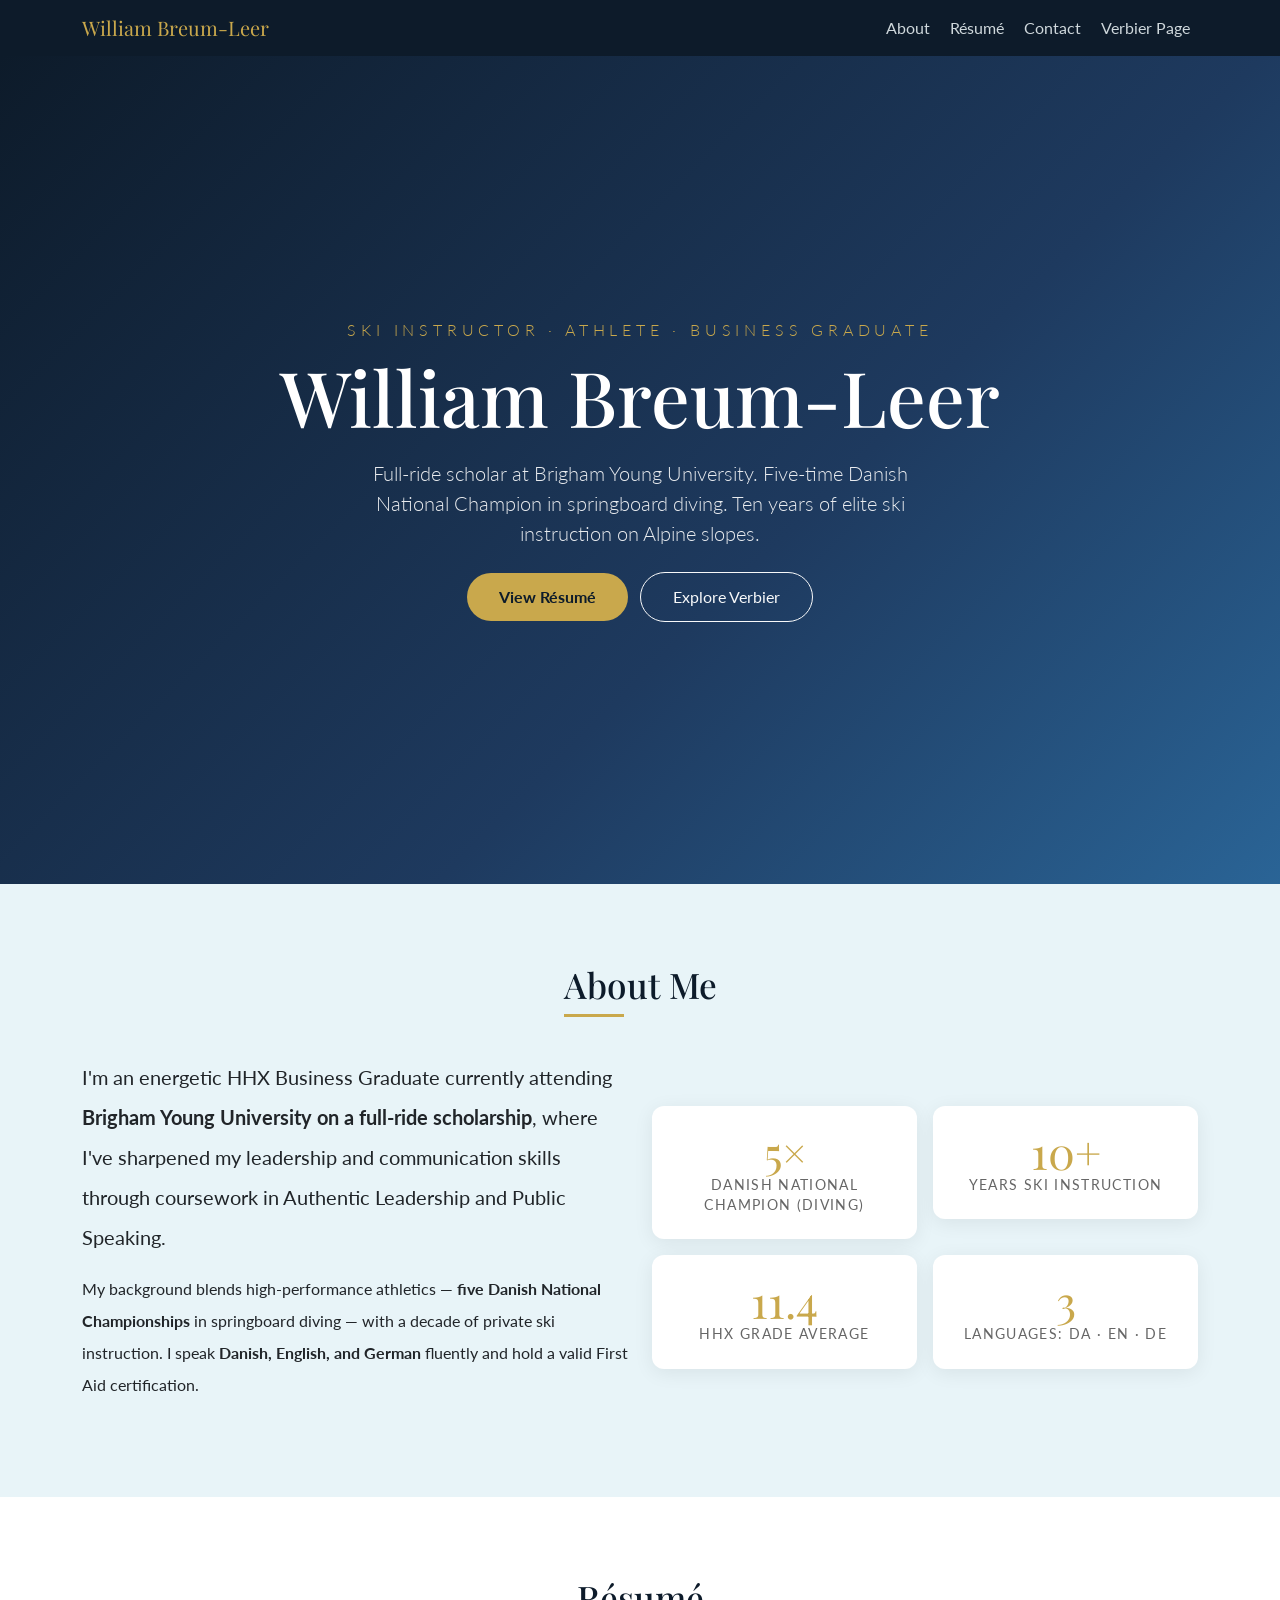
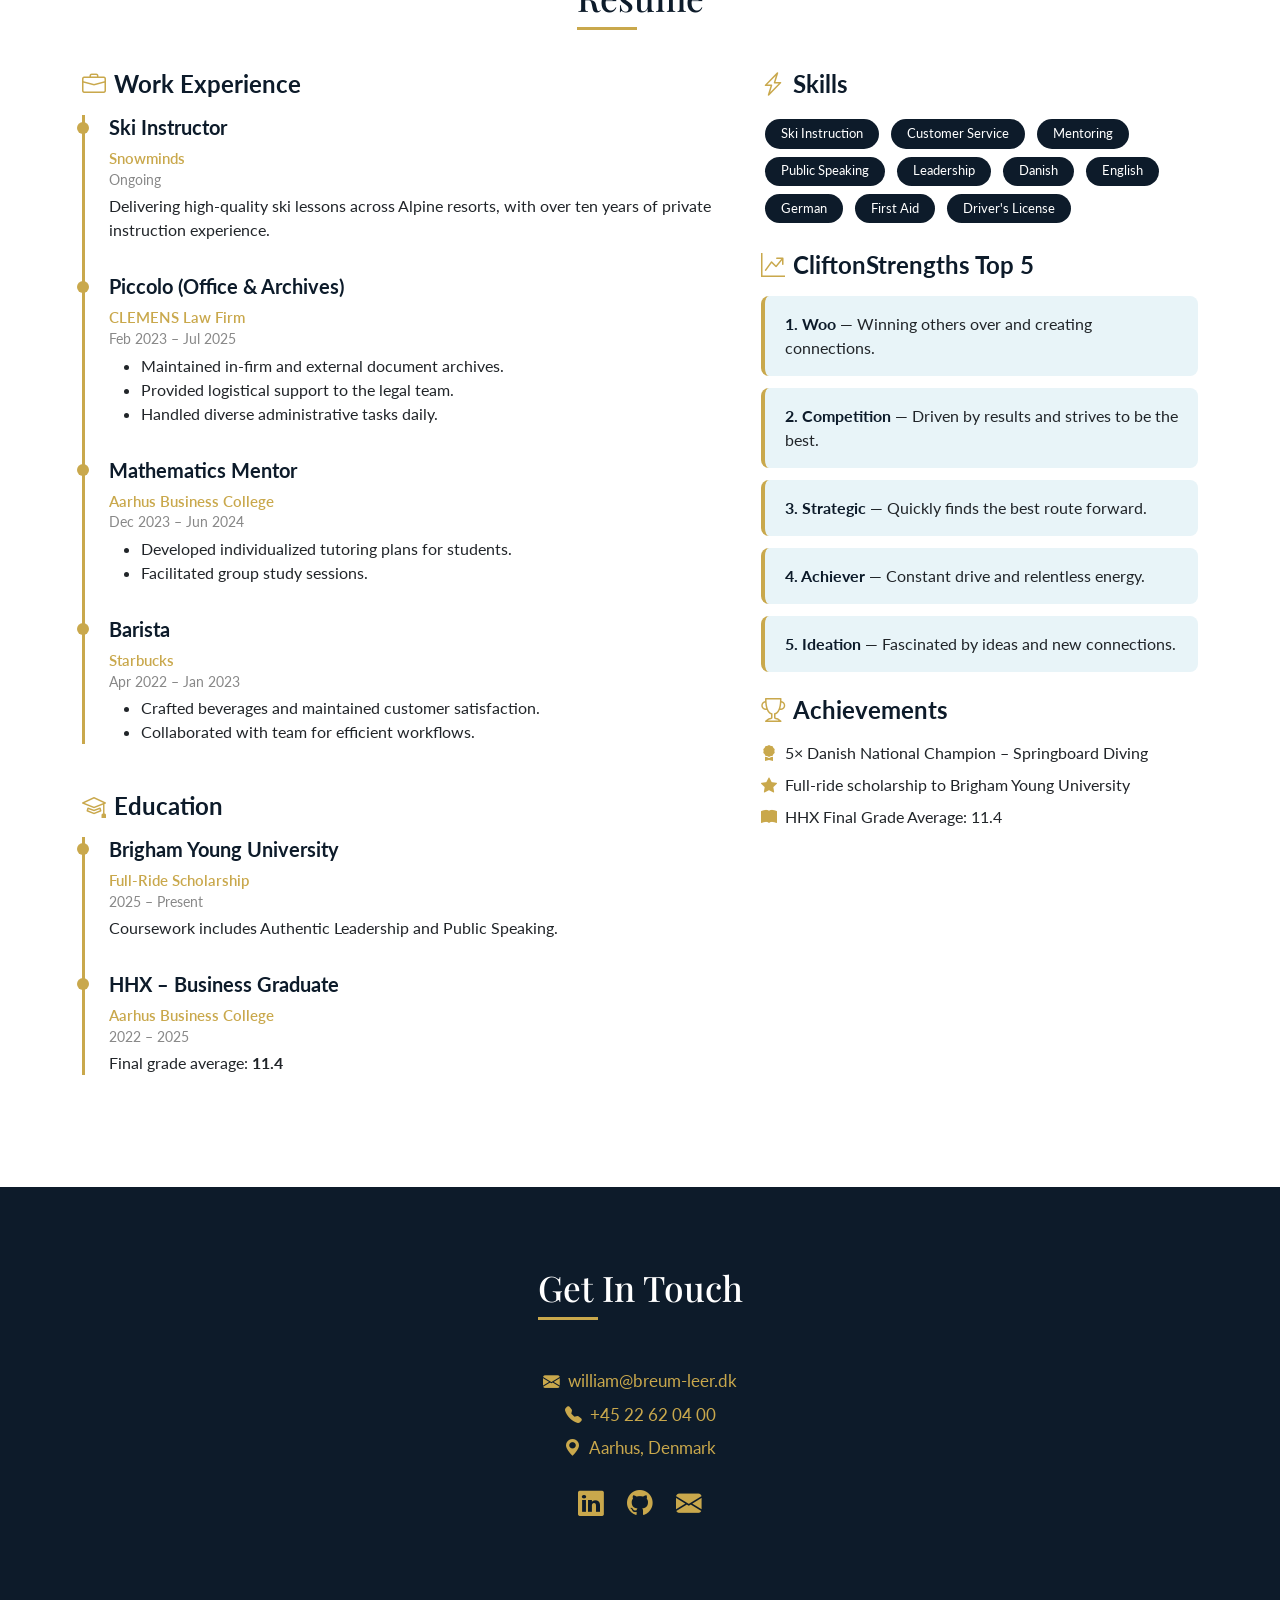
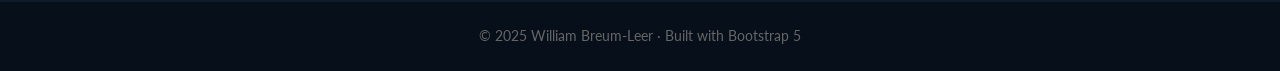
==== index.html @ 2c177aa9 "Refactor index.html for improved layout and styling Updated portfolio details and styles for consist" ====
<!DOCTYPE html>
<html lang="en">
<head>
  <meta charset="UTF-8" />
  <meta name="viewport" content="width=device-width, initial-scale=1.0"/>
  <title>William Breum-Leer</title>
  <link href="https://cdn.jsdelivr.net/npm/bootstrap@5.3.3/dist/css/bootstrap.min.css" rel="stylesheet"/>
  <link href="https://cdn.jsdelivr.net/npm/bootstrap-icons@1.11.3/font/bootstrap-icons.css" rel="stylesheet"/>
  <link href="https://fonts.googleapis.com/css2?family=Playfair+Display:wght@700&family=Lato:wght@300;400;700&display=swap" rel="stylesheet"/>
  <style>
    body { font-family: 'Lato', sans-serif; }

    .navbar { background: #0d1b2a; }
    .navbar-brand { font-family: 'Playfair Display', serif; color: #c9a84c !important; }
    .nav-link { color: #cfd8dc !important; }
    .nav-link:hover { color: #c9a84c !important; }

    #hero {
      background: linear-gradient(135deg, #0d1b2a 0%, #1e3a5f 60%, #2a6496 100%);
      min-height: 92vh;
      display: flex; align-items: center; justify-content: center;
      text-align: center; color: #fff;
      position: relative; overflow: hidden;
    }
    #hero::before {
      content:'';
      position:absolute; inset:0;
      background: url("https://images.unsplash.com/photo-1551524559-8af4e6624178?w=1600&q=80") center/cover no-repeat;
      opacity:.18;
    }
    #hero .content { position:relative; z-index:1; }
    #hero h1 { font-family:'Playfair Display',serif; font-size:clamp(2.6rem,6vw,5rem); }
    .btn-gold { background:#c9a84c; color:#0d1b2a; font-weight:700; border:none; padding:.75rem 2rem; border-radius:50px; }
    .btn-gold:hover { background:#e2be72; color:#0d1b2a; }
    .btn-outline-light { border-radius:50px; padding:.75rem 2rem; }

    section { padding: 5rem 0; }
    .section-title { font-family:'Playfair Display',serif; color:#0d1b2a; font-size:2.2rem; display:inline-block; margin-bottom:2.5rem; }
    .section-title::after { content:''; display:block; width:60px; height:3px; background:#c9a84c; margin-top:.5rem; }

    #about { background: #e8f4f8; }
    .stat-box { background:#fff; border-radius:12px; padding:1.5rem; text-align:center; box-shadow:0 4px 20px rgba(0,0,0,.07); }
    .stat-box .num { font-family:'Playfair Display',serif; font-size:2.8rem; color:#c9a84c; line-height:1; }
    .stat-box .lbl { font-size:.85rem; color:#666; text-transform:uppercase; letter-spacing:.1em; }

    #resume { background:#fff; }
    .timeline { border-left: 3px solid #c9a84c; padding-left:1.5rem; }
    .timeline-item { margin-bottom:2rem; position:relative; }
    .timeline-item::before { content:''; position:absolute; left:-2rem; top:.4rem; width:12px; height:12px; border-radius:50%; background:#c9a84c; }
    .timeline-item h5 { font-weight:700; color:#0d1b2a; }
    .timeline-item .org { color:#c9a84c; font-weight:600; font-size:.95rem; }
    .timeline-item .period { color:#888; font-size:.85rem; }

    .skill-pill { display:inline-block; background:#0d1b2a; color:#fff; border-radius:50px; padding:.3rem 1rem; font-size:.82rem; margin:.25rem; }
    .strength-card { border-left:4px solid #c9a84c; background:#e8f4f8; border-radius:8px; padding:1rem 1.25rem; margin-bottom:.75rem; }
    .strength-card span { font-weight:700; color:#0d1b2a; }

    #contact { background:#0d1b2a; color:#fff; }
    #contact .section-title { color:#fff; }
    #contact .section-title::after { background:#c9a84c; }
    .contact-link { color:#c9a84c; text-decoration:none; font-size:1.05rem; display:block; margin:.5rem 0; }
    .social-icon { font-size:1.6rem; color:#c9a84c; margin:0 .6rem; }
    .social-icon:hover { color:#e2be72; }

    footer { background:#060f1a; color:#666; text-align:center; padding:1.5rem; font-size:.85rem; }
  </style>
</head>
<body>

<nav class="navbar navbar-expand-lg sticky-top">
  <div class="container">
    <a class="navbar-brand" href="#">William Breum-Leer</a>
    <button class="navbar-toggler" type="button" data-bs-toggle="collapse" data-bs-target="#navMenu">
      <span class="navbar-toggler-icon"></span>
    </button>
    <div class="collapse navbar-collapse" id="navMenu">
      <ul class="navbar-nav ms-auto gap-1">
        <li class="nav-item"><a class="nav-link" href="#about">About</a></li>
        <li class="nav-item"><a class="nav-link" href="#resume">Résumé</a></li>
        <li class="nav-item"><a class="nav-link" href="#contact">Contact</a></li>
        <li class="nav-item"><a class="nav-link" href="scratch.html">Verbier Page</a></li>
      </ul>
    </div>
  </div>
</nav>

<section id="hero">
  <div class="content px-3">
    <p class="text-uppercase fw-light mb-2" style="letter-spacing:.3em; color:#c9a84c;">Ski Instructor · Athlete · Business Graduate</p>
    <h1 class="mb-3">William Breum-Leer</h1>
    <p class="lead mb-4 mx-auto" style="max-width:580px; font-weight:300; opacity:.9;">
      Full-ride scholar at Brigham Young University. Five-time Danish National Champion in springboard diving. Ten years of elite ski instruction on Alpine slopes.
    </p>
    <a href="#resume" class="btn btn-gold me-2">View Résumé</a>
    <a href="scratch.html" class="btn btn-outline-light">Explore Verbier</a>
  </div>
</section>

<section id="about">
  <div class="container">
    <div class="text-center">
      <h2 class="section-title">About Me</h2>
    </div>
    <div class="row align-items-center gy-4">
      <div class="col-lg-6">
        <p class="fs-5 lh-lg">I'm an energetic HHX Business Graduate currently attending <strong>Brigham Young University on a full-ride scholarship</strong>, where I've sharpened my leadership and communication skills through coursework in Authentic Leadership and Public Speaking.</p>
        <p class="lh-lg">My background blends high-performance athletics — <strong>five Danish National Championships</strong> in springboard diving — with a decade of private ski instruction. I speak <strong>Danish, English, and German</strong> fluently and hold a valid First Aid certification.</p>
      </div>
      <div class="col-lg-6">
        <div class="row g-3">
          <div class="col-6"><div class="stat-box"><div class="num">5×</div><div class="lbl">Danish National Champion (Diving)</div></div></div>
          <div class="col-6"><div class="stat-box"><div class="num">10+</div><div class="lbl">Years Ski Instruction</div></div></div>
          <div class="col-6"><div class="stat-box"><div class="num">11.4</div><div class="lbl">HHX Grade Average</div></div></div>
          <div class="col-6"><div class="stat-box"><div class="num">3</div><div class="lbl">Languages: DA · EN · DE</div></div></div>
        </div>
      </div>
    </div>
  </div>
</section>

<section id="resume">
  <div class="container">
    <div class="text-center">
      <h2 class="section-title">Résumé</h2>
    </div>
    <div class="row g-5">
      <div class="col-lg-7">
        <h4 class="fw-bold mb-3" style="color:#0d1b2a"><i class="bi bi-briefcase me-2" style="color:#c9a84c"></i>Work Experience</h4>
        <div class="timeline">
          <div class="timeline-item">
            <h5>Ski Instructor</h5>
            <div class="org">Snowminds</div>
            <div class="period mb-1">Ongoing</div>
            <p>Delivering high-quality ski lessons across Alpine resorts, with over ten years of private instruction experience.</p>
          </div>
          <div class="timeline-item">
            <h5>Piccolo (Office & Archives)</h5>
            <div class="org">CLEMENS Law Firm</div>
            <div class="period mb-1">Feb 2023 – Jul 2025</div>
            <ul>
              <li>Maintained in-firm and external document archives.</li>
              <li>Provided logistical support to the legal team.</li>
              <li>Handled diverse administrative tasks daily.</li>
            </ul>
          </div>
          <div class="timeline-item">
            <h5>Mathematics Mentor</h5>
            <div class="org">Aarhus Business College</div>
            <div class="period mb-1">Dec 2023 – Jun 2024</div>
            <ul>
              <li>Developed individualized tutoring plans for students.</li>
              <li>Facilitated group study sessions.</li>
            </ul>
          </div>
          <div class="timeline-item">
            <h5>Barista</h5>
            <div class="org">Starbucks</div>
            <div class="period mb-1">Apr 2022 – Jan 2023</div>
            <ul>
              <li>Crafted beverages and maintained customer satisfaction.</li>
              <li>Collaborated with team for efficient workflows.</li>
            </ul>
          </div>
        </div>

        <h4 class="fw-bold mt-5 mb-3" style="color:#0d1b2a"><i class="bi bi-mortarboard me-2" style="color:#c9a84c"></i>Education</h4>
        <div class="timeline">
          <div class="timeline-item">
            <h5>Brigham Young University</h5>
            <div class="org">Full-Ride Scholarship</div>
            <div class="period mb-1">2025 – Present</div>
            <p>Coursework includes Authentic Leadership and Public Speaking.</p>
          </div>
          <div class="timeline-item">
            <h5>HHX – Business Graduate</h5>
            <div class="org">Aarhus Business College</div>
            <div class="period mb-1">2022 – 2025</div>
            <p>Final grade average: <strong>11.4</strong></p>
          </div>
        </div>
      </div>

      <div class="col-lg-5">
        <h4 class="fw-bold mb-3" style="color:#0d1b2a"><i class="bi bi-lightning-charge me-2" style="color:#c9a84c"></i>Skills</h4>
        <div class="mb-4">
          <span class="skill-pill">Ski Instruction</span>
          <span class="skill-pill">Customer Service</span>
          <span class="skill-pill">Mentoring</span>
          <span class="skill-pill">Public Speaking</span>
          <span class="skill-pill">Leadership</span>
          <span class="skill-pill">Danish</span>
          <span class="skill-pill">English</span>
          <span class="skill-pill">German</span>
          <span class="skill-pill">First Aid</span>
          <span class="skill-pill">Driver's License</span>
        </div>

        <h4 class="fw-bold mb-3" style="color:#0d1b2a"><i class="bi bi-graph-up-arrow me-2" style="color:#c9a84c"></i>CliftonStrengths Top 5</h4>
        <div>
          <div class="strength-card"><span>1. Woo</span> — Winning others over and creating connections.</div>
          <div class="strength-card"><span>2. Competition</span> — Driven by results and strives to be the best.</div>
          <div class="strength-card"><span>3. Strategic</span> — Quickly finds the best route forward.</div>
          <div class="strength-card"><span>4. Achiever</span> — Constant drive and relentless energy.</div>
          <div class="strength-card"><span>5. Ideation</span> — Fascinated by ideas and new connections.</div>
        </div>

        <h4 class="fw-bold mt-4 mb-3" style="color:#0d1b2a"><i class="bi bi-trophy me-2" style="color:#c9a84c"></i>Achievements</h4>
        <ul class="list-unstyled">
          <li class="mb-2"><i class="bi bi-award-fill me-2" style="color:#c9a84c"></i>5× Danish National Champion – Springboard Diving</li>
          <li class="mb-2"><i class="bi bi-star-fill me-2" style="color:#c9a84c"></i>Full-ride scholarship to Brigham Young University</li>
          <li class="mb-2"><i class="bi bi-book-fill me-2" style="color:#c9a84c"></i>HHX Final Grade Average: 11.4</li>
        </ul>
      </div>
    </div>
  </div>
</section>

<section id="contact">
  <div class="container text-center">
    <h2 class="section-title">Get In Touch</h2>
    <a href="mailto:william@breum-leer.dk" class="contact-link"><i class="bi bi-envelope-fill me-2"></i>william@breum-leer.dk</a>
    <a href="tel:+4522620400" class="contact-link"><i class="bi bi-telephone-fill me-2"></i>+45 22 62 04 00</a>
    <a href="#" class="contact-link"><i class="bi bi-geo-alt-fill me-2"></i>Aarhus, Denmark</a>
    <div class="mt-4">
      <a href="https://linkedin.com" target="_blank" class="social-icon"><i class="bi bi-linkedin"></i></a>
      <a href="https://github.com" target="_blank" class="social-icon"><i class="bi bi-github"></i></a>
      <a href="mailto:william@breum-leer.dk" class="social-icon"><i class="bi bi-envelope-fill"></i></a>
    </div>
  </div>
</section>

<footer>
  <p class="mb-0">© 2025 William Breum-Leer · Built with Bootstrap 5</p>
</footer>

<script src="https://cdn.jsdelivr.net/npm/bootstrap@5.3.3/dist/js/bootstrap.bundle.min.js"></script>
</body>
</html>
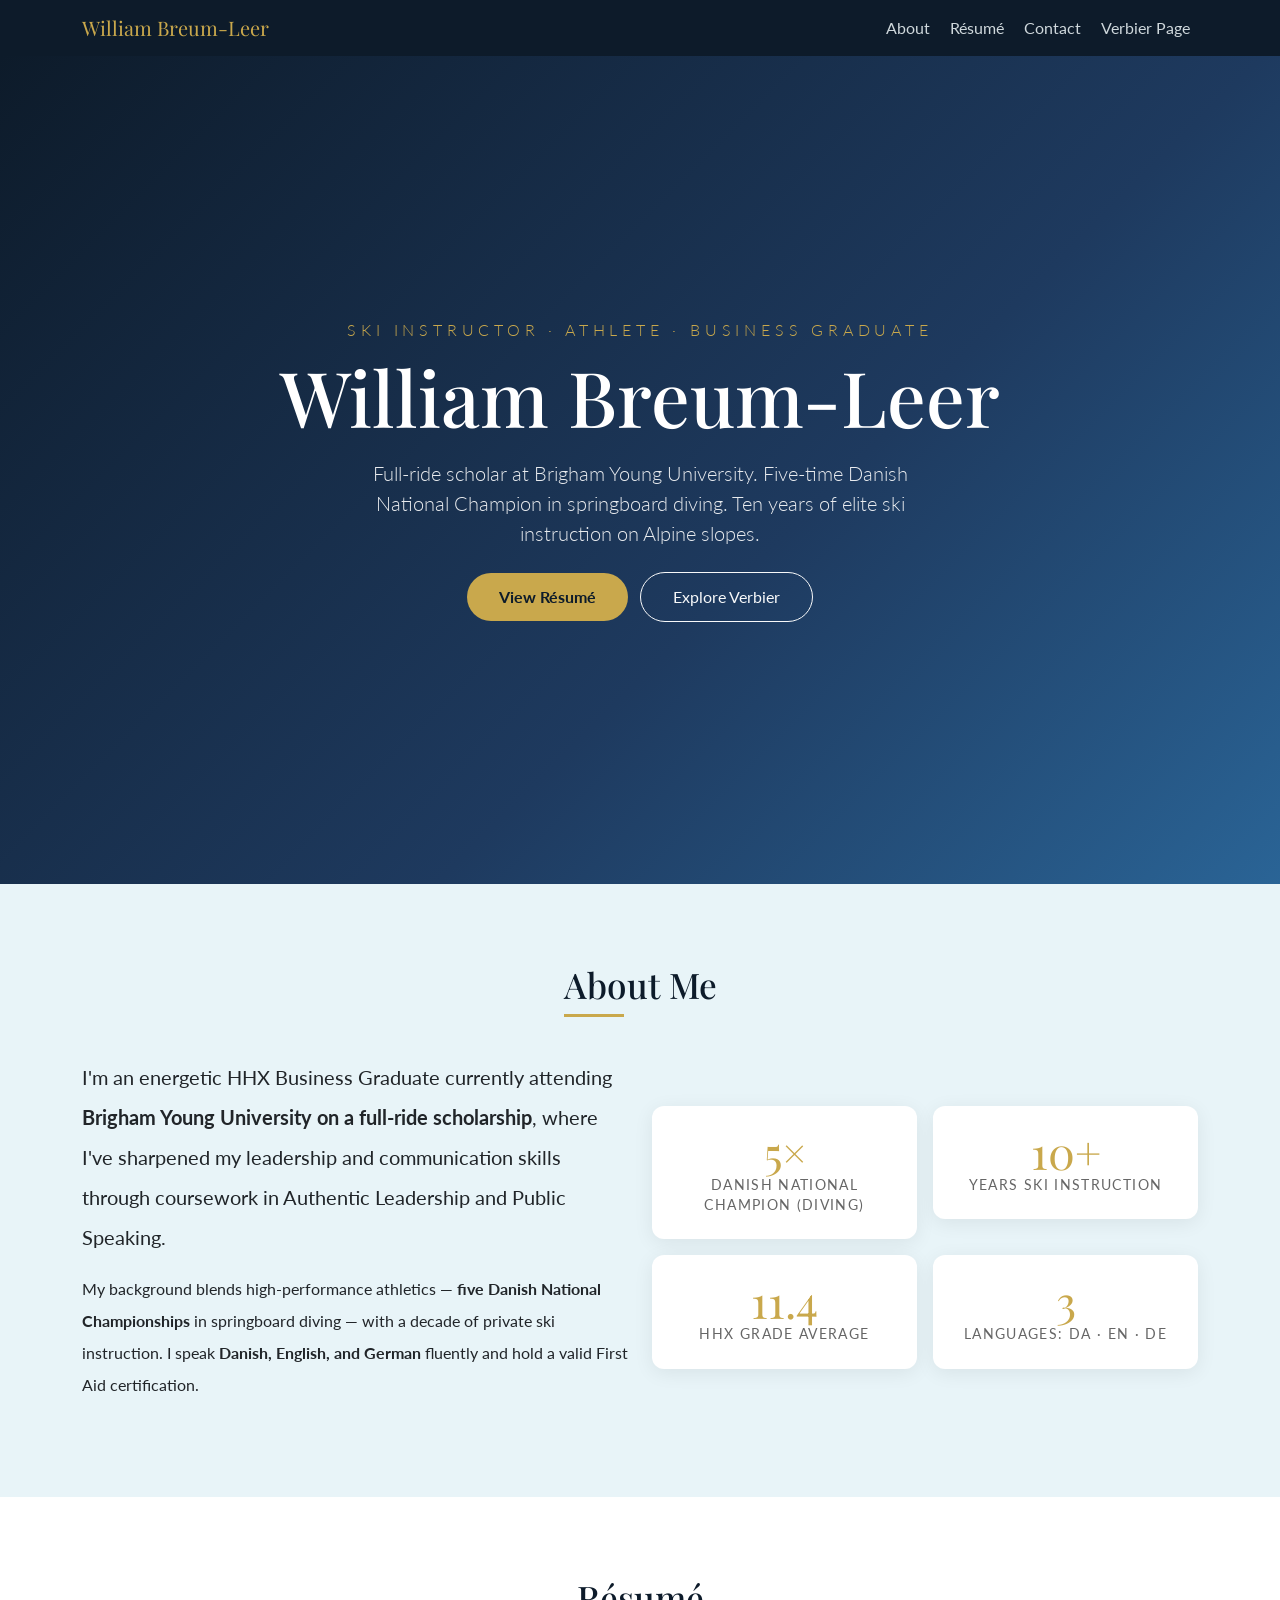
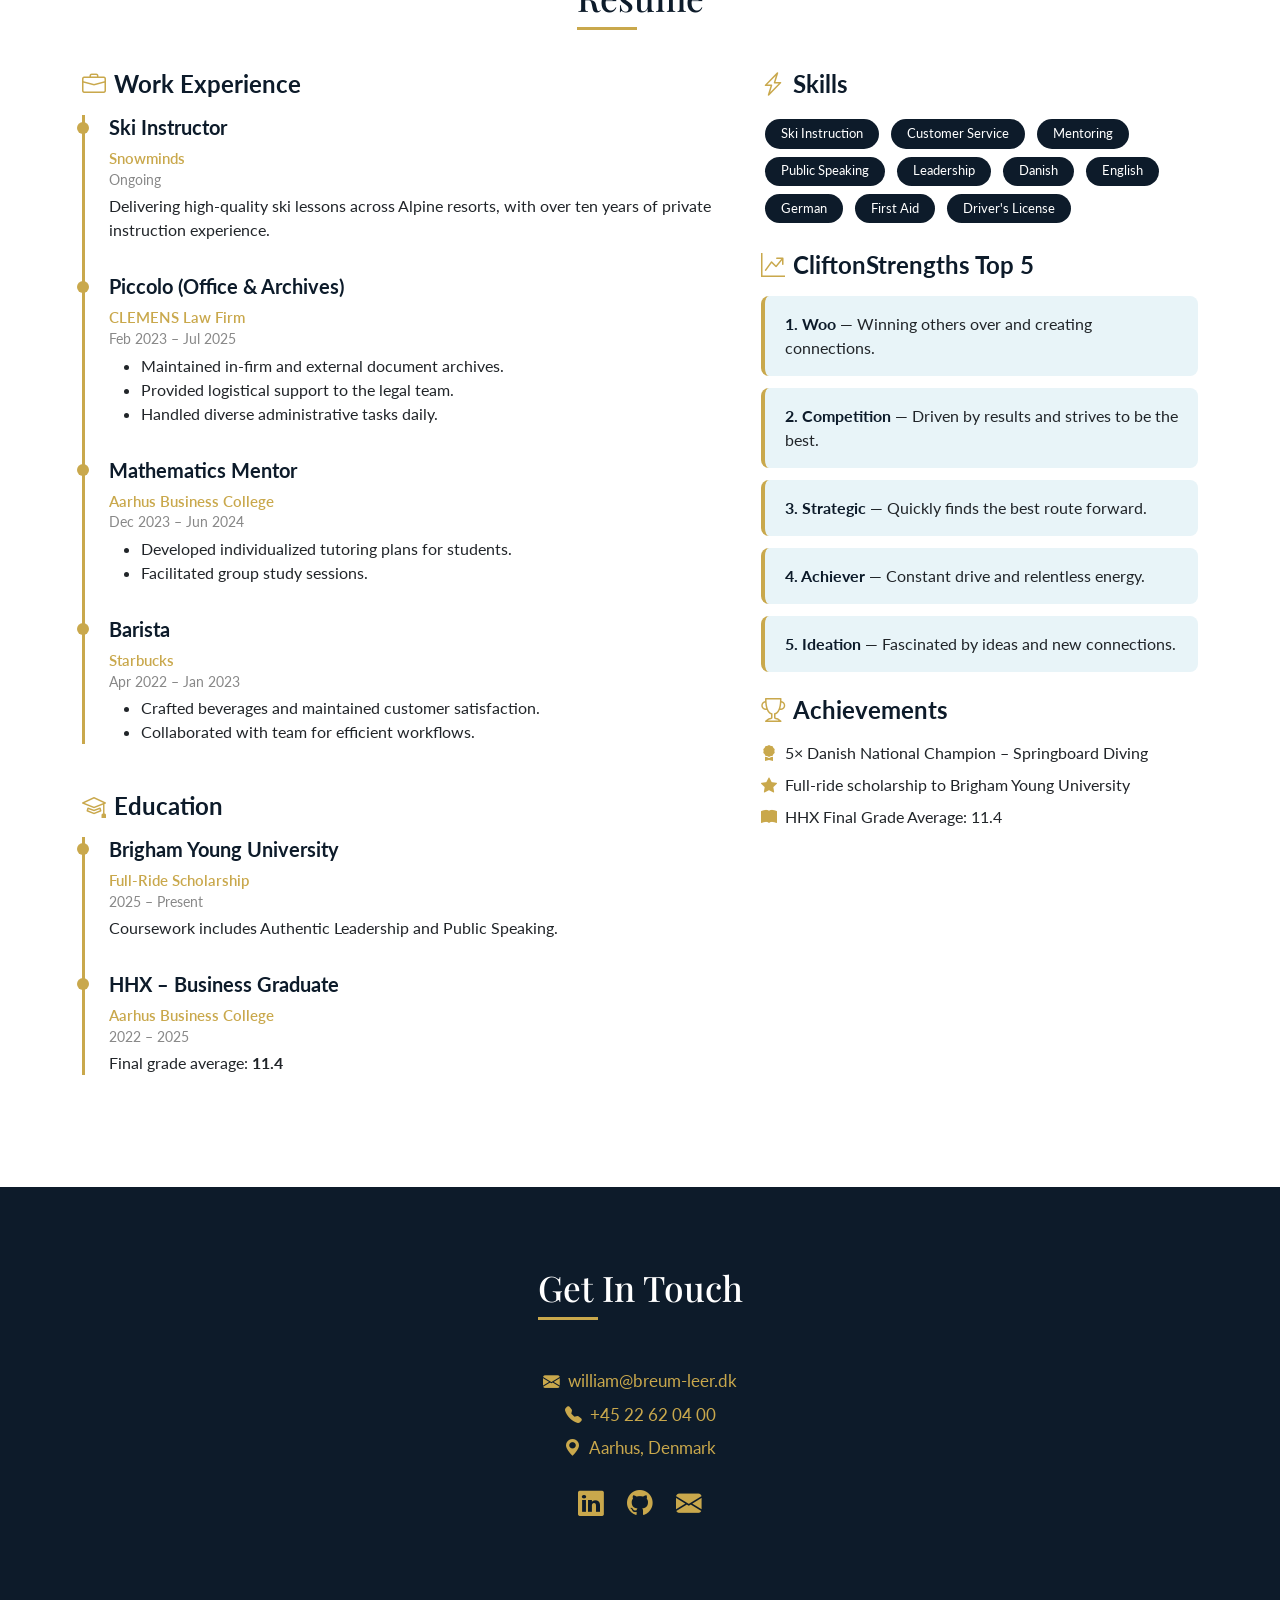
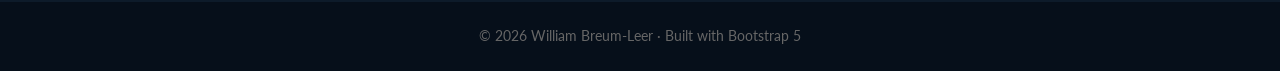
==== commit c1b0dca4: "Update index.html" ====
--- a/index.html
+++ b/index.html
@@ -230,7 +230,7 @@
 </section>
 
 <footer>
-  <p class="mb-0">© 2025 William Breum-Leer · Built with Bootstrap 5</p>
+  <p class="mb-0">© 2026 William Breum-Leer · Built with Bootstrap 5</p>
 </footer>
 
 <script src="https://cdn.jsdelivr.net/npm/bootstrap@5.3.3/dist/js/bootstrap.bundle.min.js"></script>
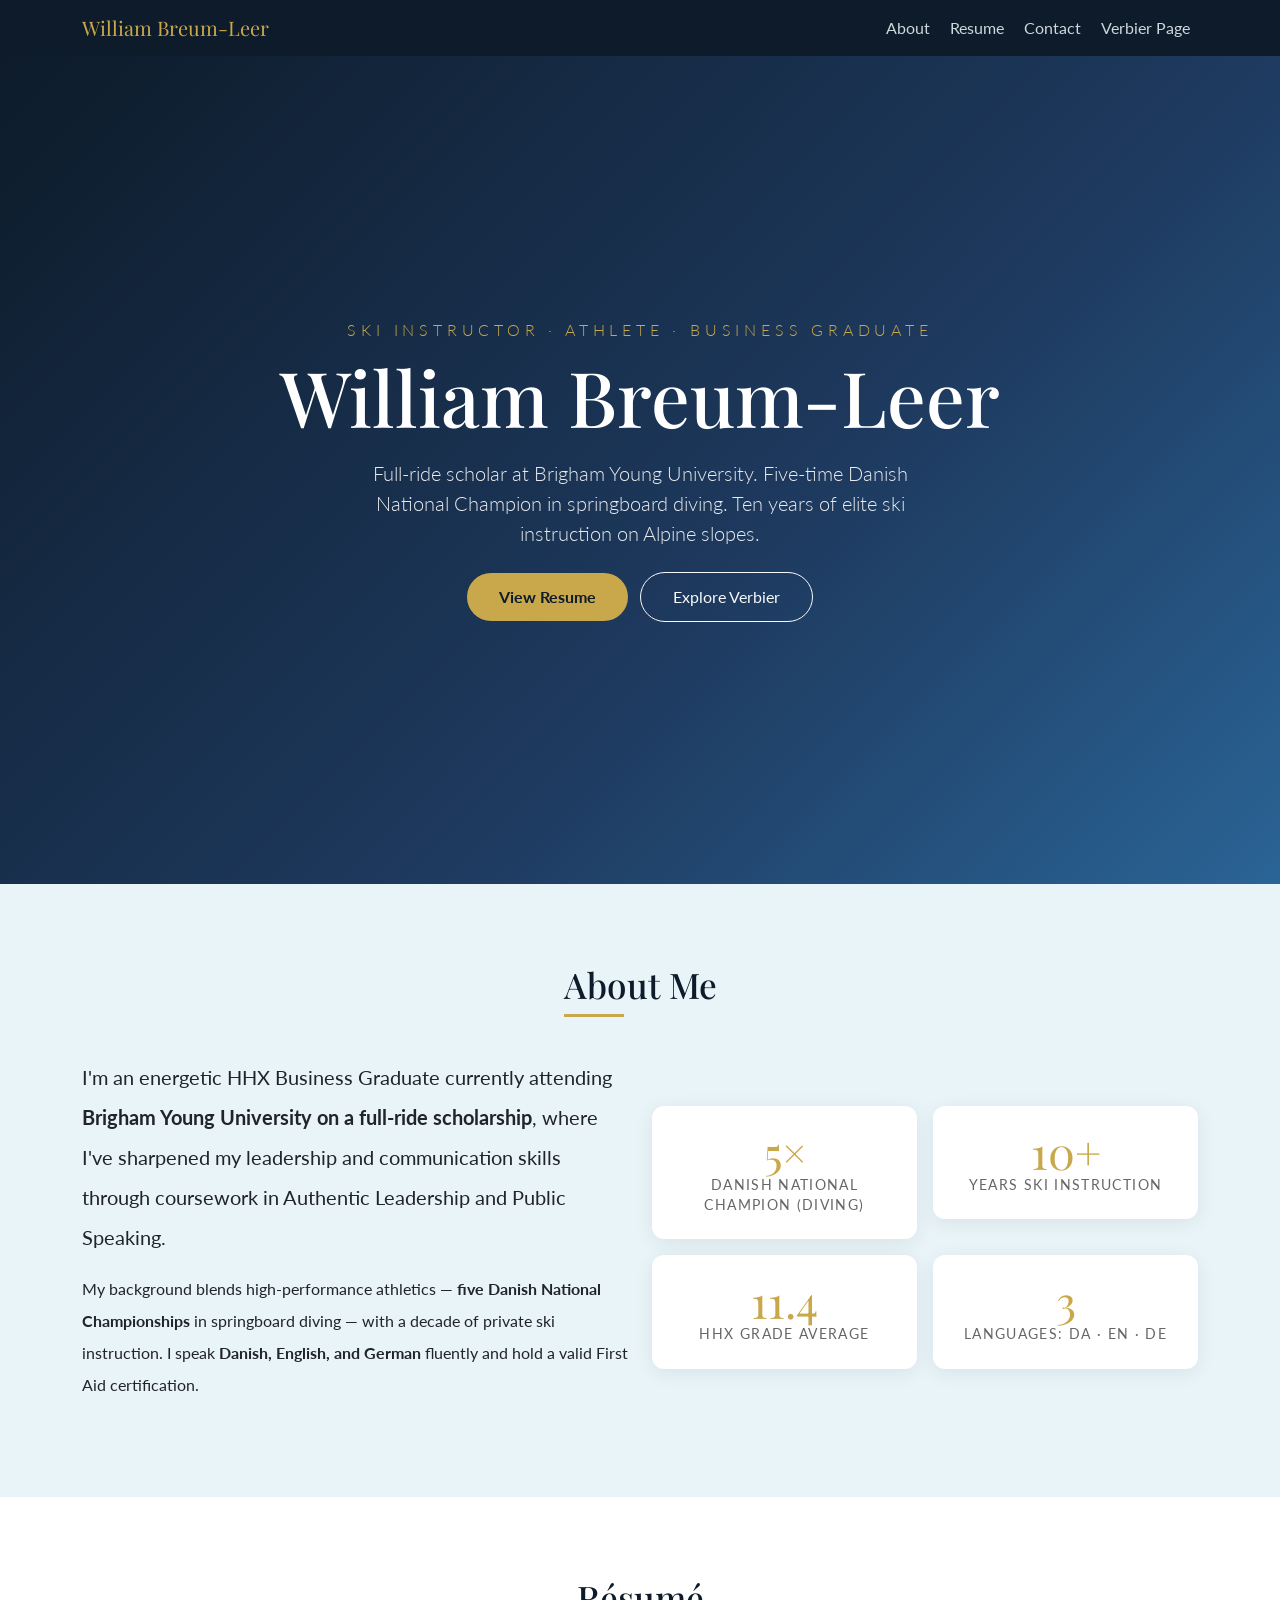
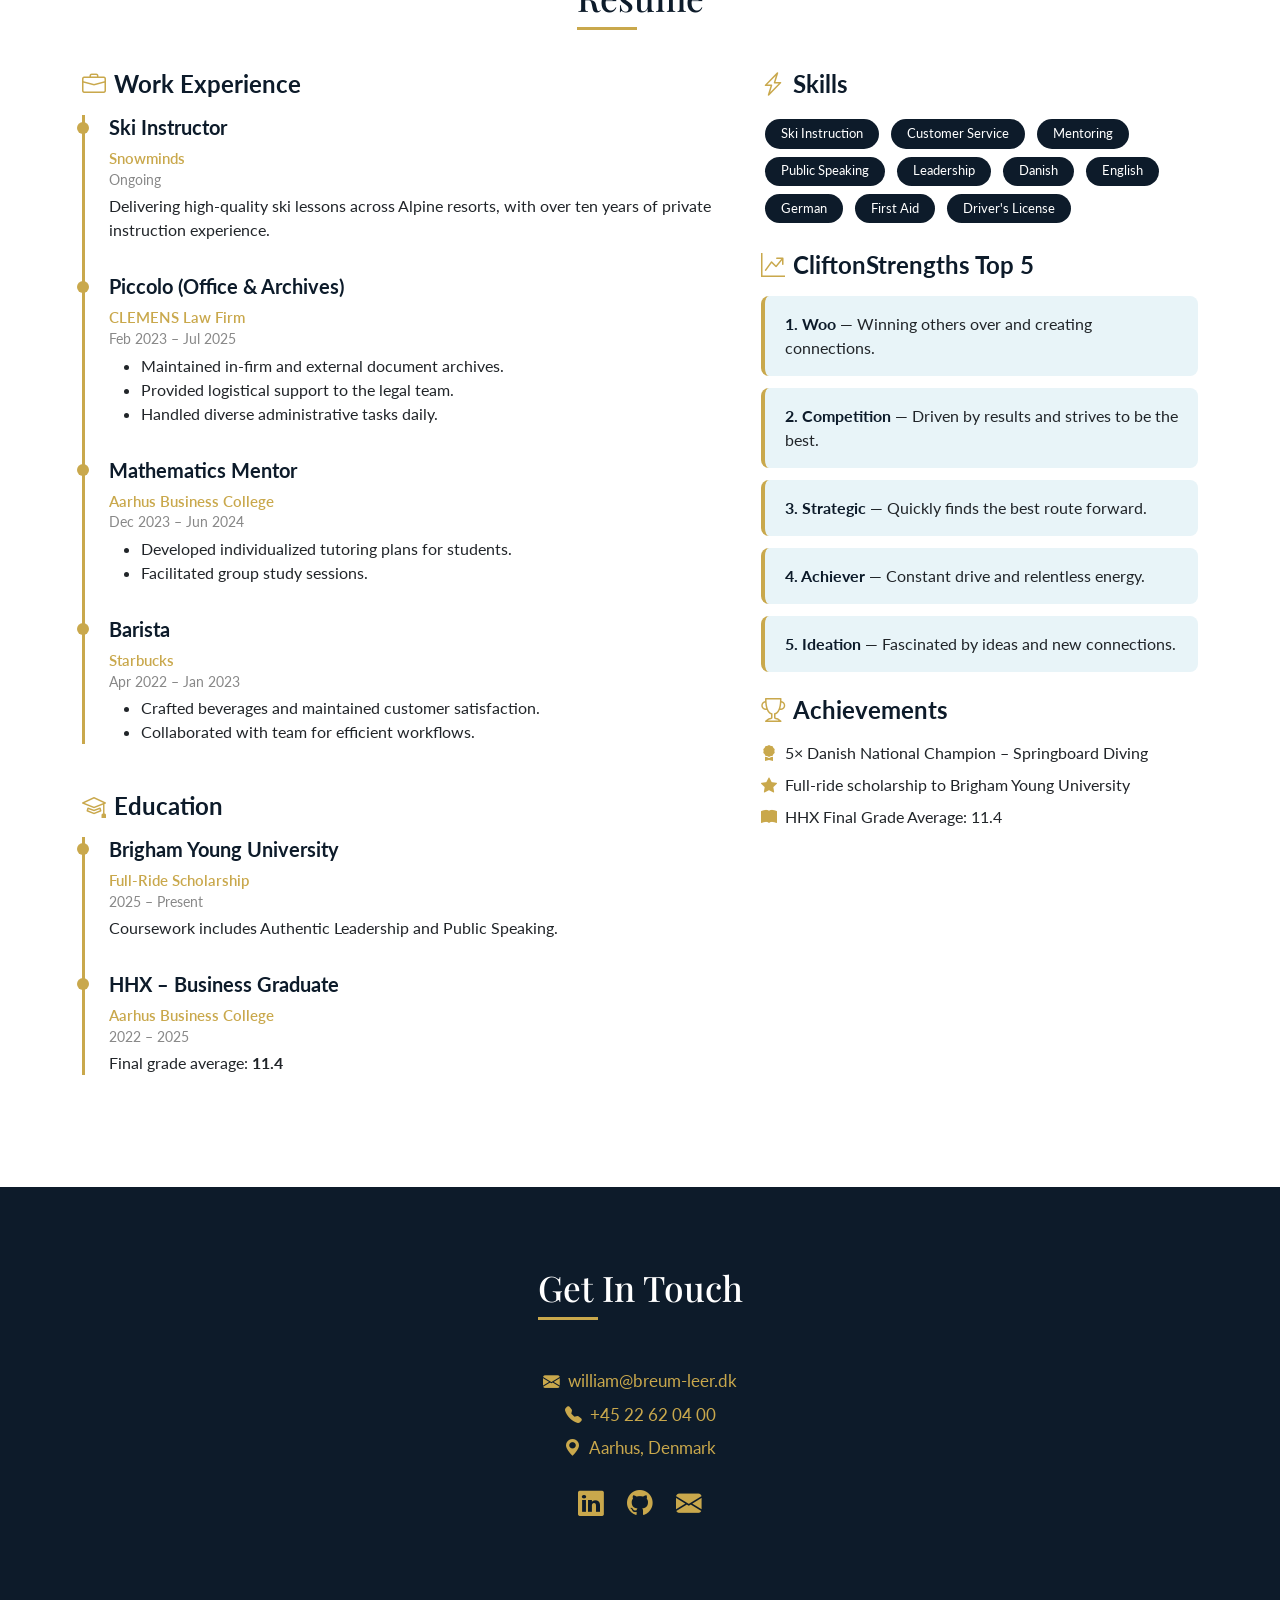
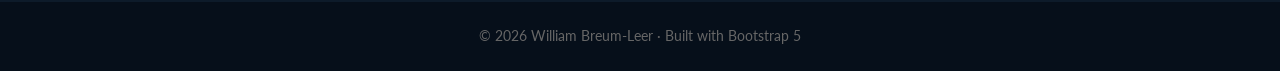
==== commit 8c41ac61: "Change 'Résumé' to 'Resume' in index.html" ====
--- a/index.html
+++ b/index.html
@@ -76,7 +76,7 @@
     <div class="collapse navbar-collapse" id="navMenu">
       <ul class="navbar-nav ms-auto gap-1">
         <li class="nav-item"><a class="nav-link" href="#about">About</a></li>
-        <li class="nav-item"><a class="nav-link" href="#resume">Résumé</a></li>
+        <li class="nav-item"><a class="nav-link" href="#resume">Resume</a></li>
         <li class="nav-item"><a class="nav-link" href="#contact">Contact</a></li>
         <li class="nav-item"><a class="nav-link" href="scratch.html">Verbier Page</a></li>
       </ul>
@@ -91,7 +91,7 @@
     <p class="lead mb-4 mx-auto" style="max-width:580px; font-weight:300; opacity:.9;">
       Full-ride scholar at Brigham Young University. Five-time Danish National Champion in springboard diving. Ten years of elite ski instruction on Alpine slopes.
     </p>
-    <a href="#resume" class="btn btn-gold me-2">View Résumé</a>
+    <a href="#resume" class="btn btn-gold me-2">View Resume</a>
     <a href="scratch.html" class="btn btn-outline-light">Explore Verbier</a>
   </div>
 </section>
@@ -222,8 +222,8 @@
     <a href="tel:+4522620400" class="contact-link"><i class="bi bi-telephone-fill me-2"></i>+45 22 62 04 00</a>
     <a href="#" class="contact-link"><i class="bi bi-geo-alt-fill me-2"></i>Aarhus, Denmark</a>
     <div class="mt-4">
-      <a href="https://linkedin.com" target="_blank" class="social-icon"><i class="bi bi-linkedin"></i></a>
-      <a href="https://github.com" target="_blank" class="social-icon"><i class="bi bi-github"></i></a>
+      <a href="https://linkedin.com/in/wbl05" target="_blank" class="social-icon"><i class="bi bi-linkedin"></i></a>
+      <a href="https://github.com/williambl05" target="_blank" class="social-icon"><i class="bi bi-github"></i></a>
       <a href="mailto:william@breum-leer.dk" class="social-icon"><i class="bi bi-envelope-fill"></i></a>
     </div>
   </div>
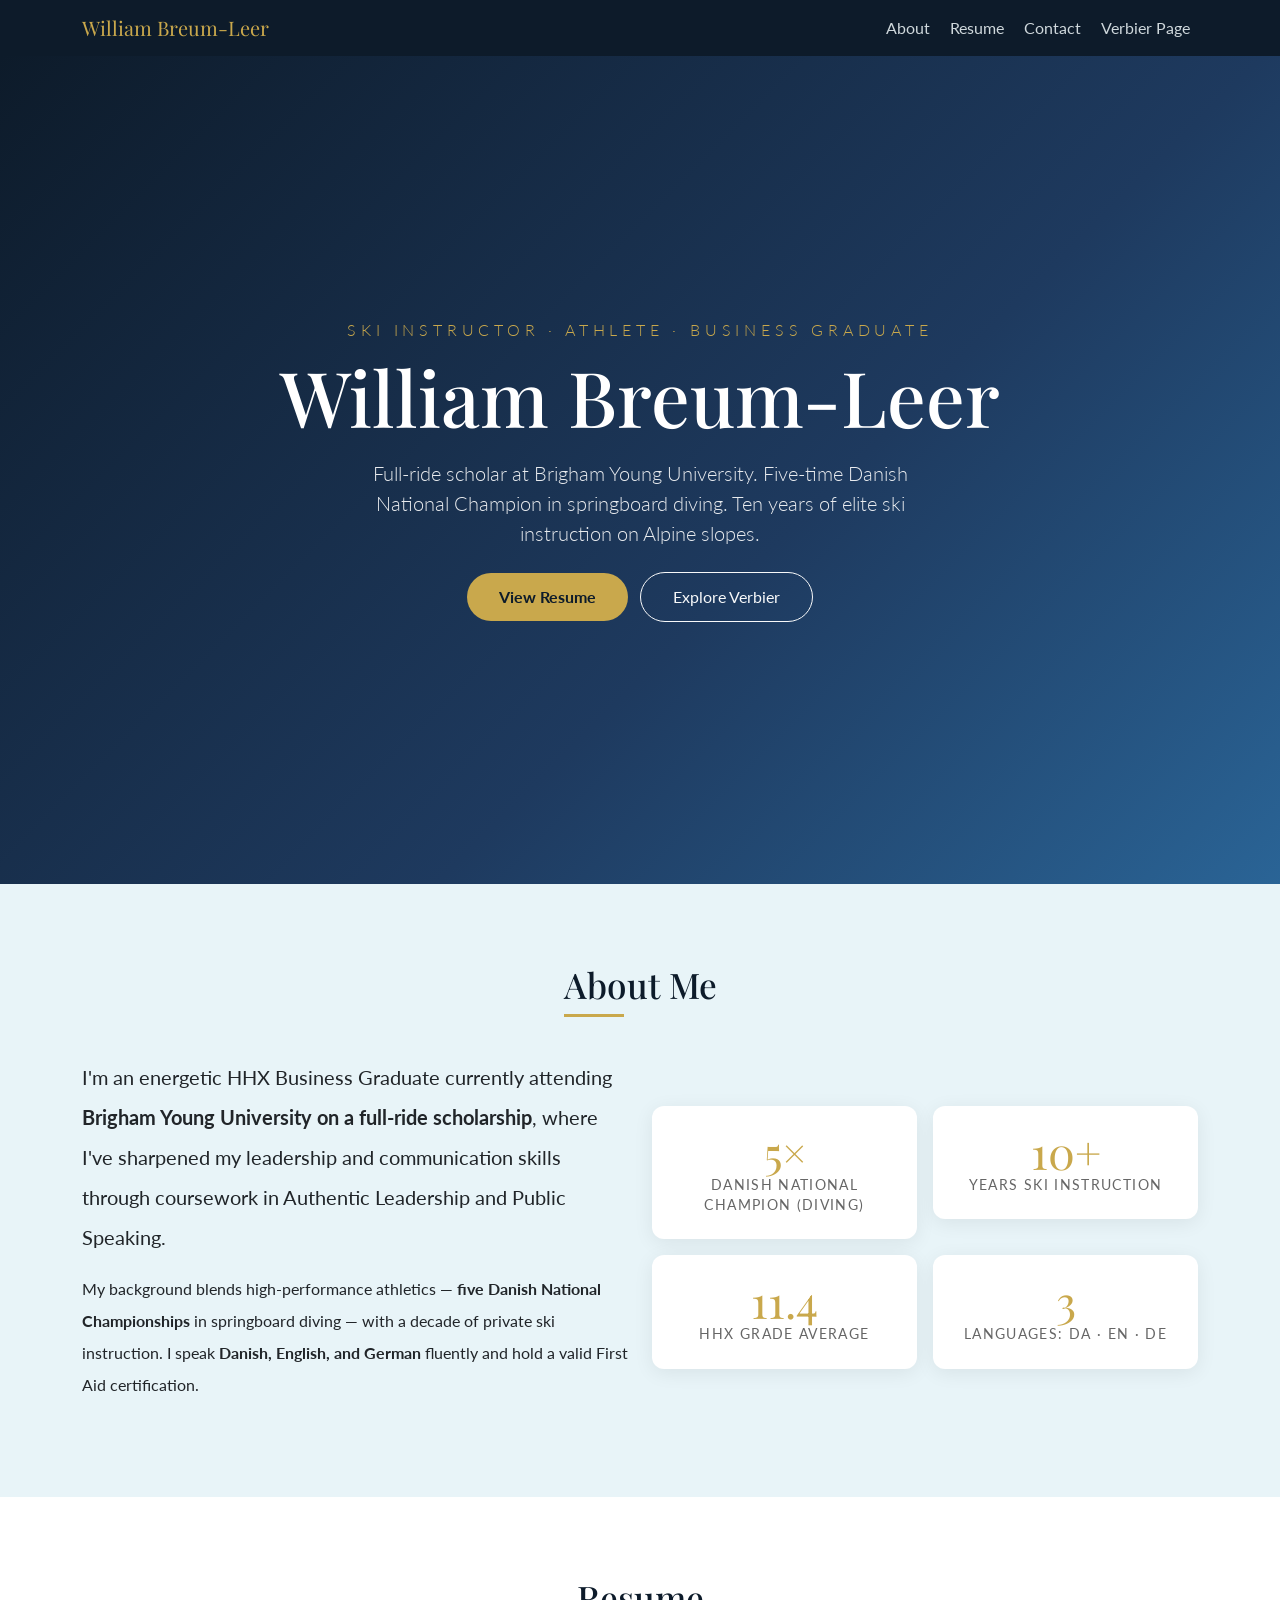
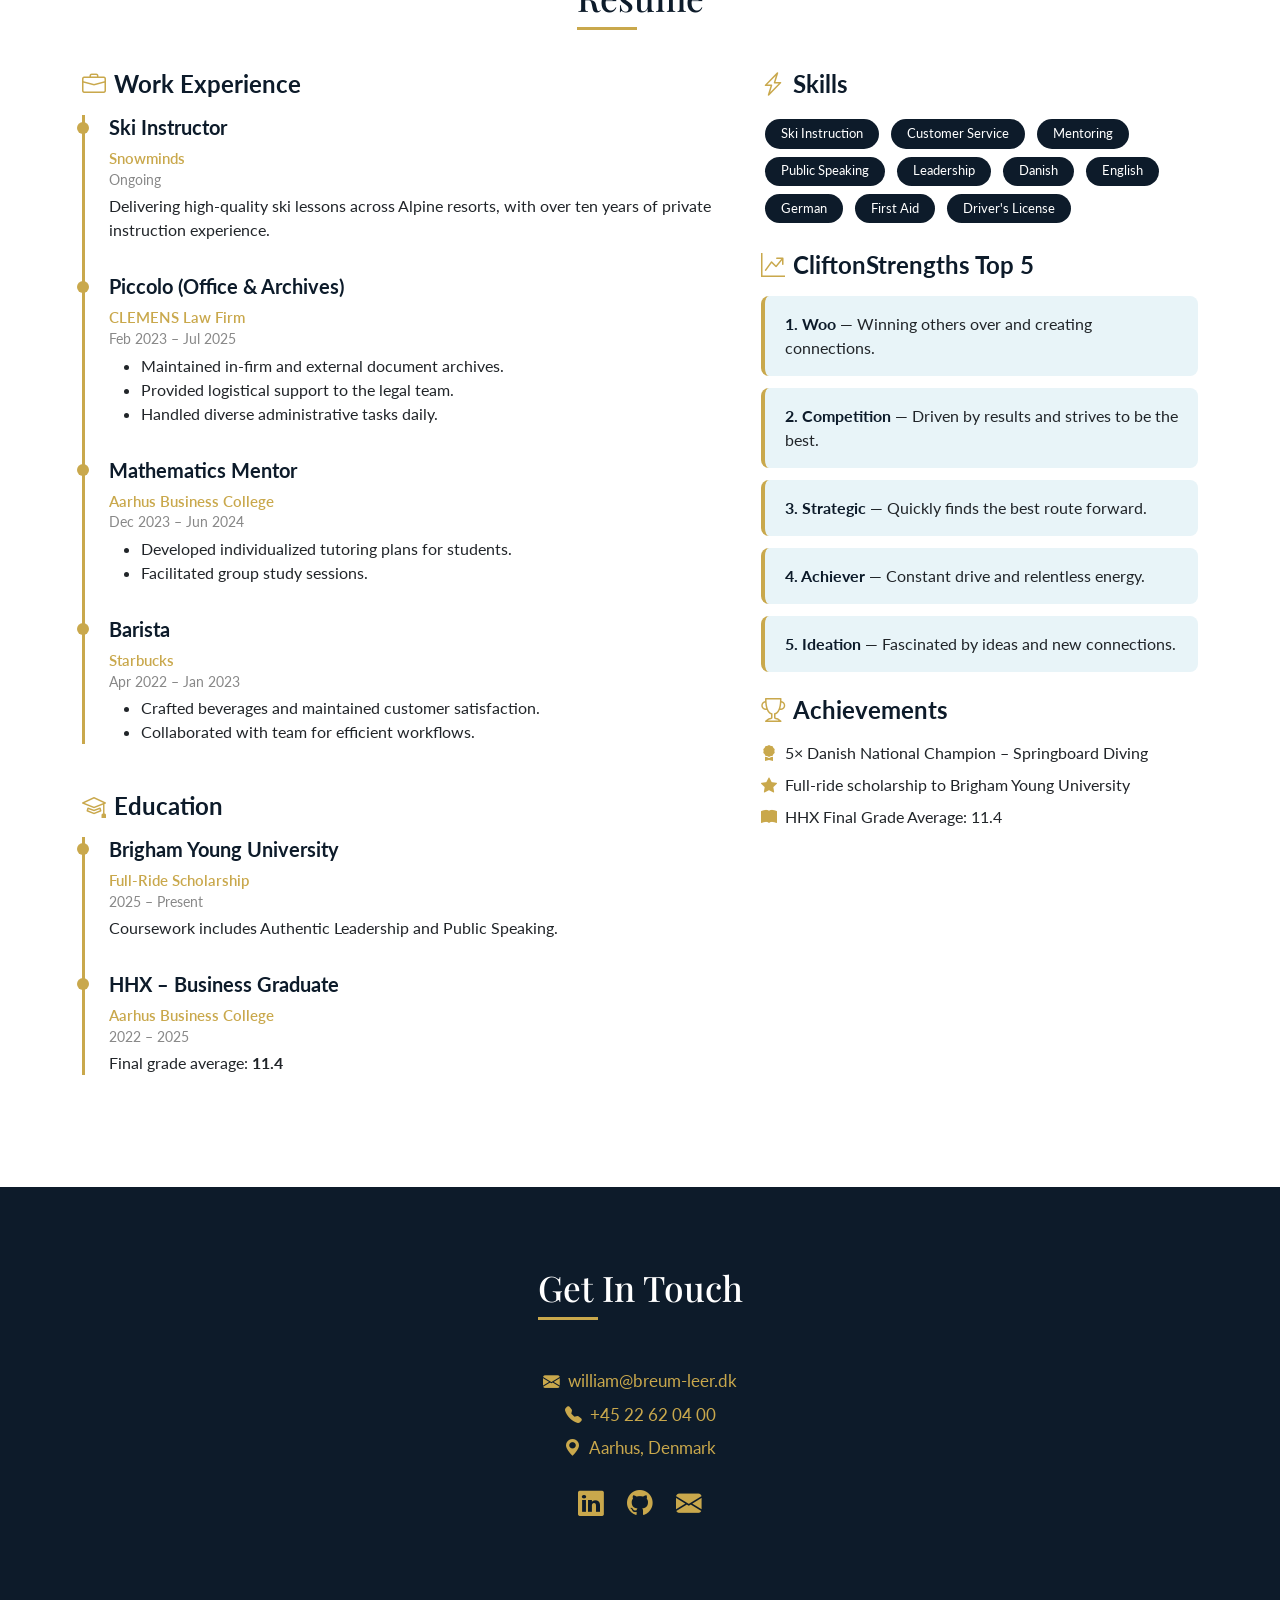
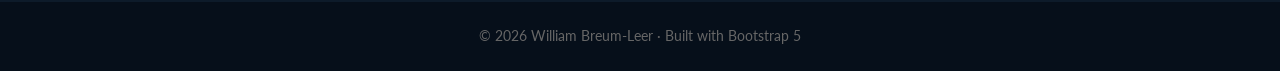
==== commit acbfe069: "Correct spelling of 'Résumé' to 'Resume'" ====
--- a/index.html
+++ b/index.html
@@ -121,7 +121,7 @@
 <section id="resume">
   <div class="container">
     <div class="text-center">
-      <h2 class="section-title">Résumé</h2>
+      <h2 class="section-title">Resume</h2>
     </div>
     <div class="row g-5">
       <div class="col-lg-7">
